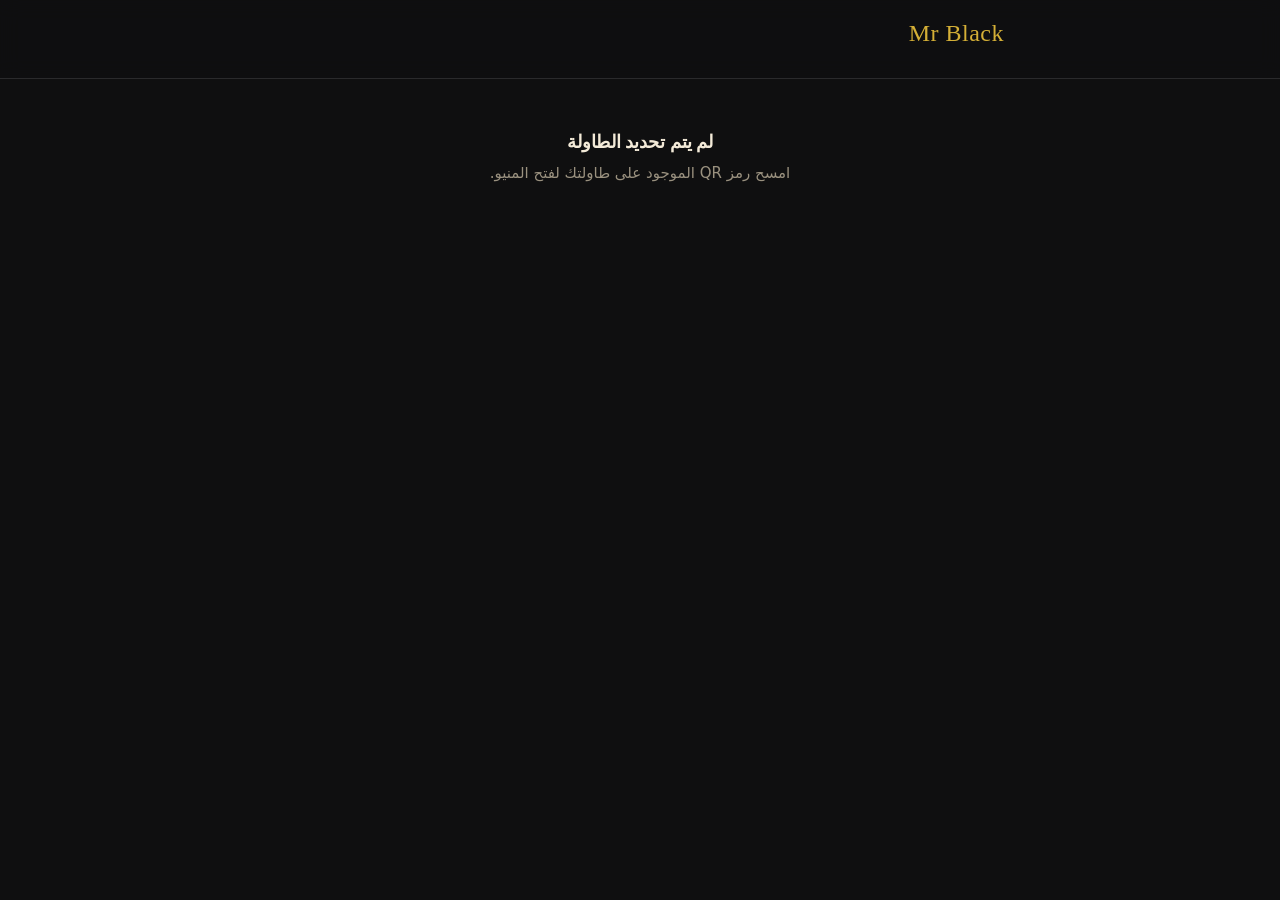
==== index.html @ 45d8b1d3 "Mr Black cafeteria system: customer menu, cashier/admin panel, kitchen screen, AI assistant - Supaba" ====
<!doctype html>
<html lang="ar" dir="rtl">
<head>
  <meta charset="utf-8">
  <meta name="viewport" content="width=device-width, initial-scale=1, viewport-fit=cover">
  <meta name="theme-color" content="#0f0f10">
  <meta name="referrer" content="strict-origin-when-cross-origin">
  <meta http-equiv="Content-Security-Policy" content="default-src 'self'; script-src 'self'; style-src 'self' 'unsafe-inline' https://fonts.googleapis.com; font-src https://fonts.gstatic.com; img-src 'self' https: data:; connect-src https://wsgpvqwapdpmpqsdjbks.supabase.co wss://wsgpvqwapdpmpqsdjbks.supabase.co; object-src 'none'; base-uri 'self'; form-action 'self'">
  <title>Mr Black — المنيو</title>
  <link rel="preconnect" href="https://fonts.googleapis.com">
  <link rel="preconnect" href="https://fonts.gstatic.com" crossorigin>
  <link rel="stylesheet" href="https://fonts.googleapis.com/css2?family=Reem+Kufi:wght@500;700&family=Tajawal:wght@400;500;700;800&display=swap">
  <link rel="stylesheet" href="css/theme.css">
  <link rel="stylesheet" href="css/menu.css">
</head>
<body>
  <header class="m-header">
    <div class="m-header-in">
      <div>
        <div class="brand" id="cafe-name">Mr Black</div>
        <div class="muted m-table" id="table-label"></div>
      </div>
      <button class="btn btn-sm btn-ghost hidden" id="my-orders-btn" type="button">فواتيري</button>
    </div>
    <nav class="chips" id="chips" aria-label="أقسام المنيو"></nav>
  </header>

  <main class="m-main" id="app" aria-live="polite">
    <div class="state"><div class="spinner"></div>جارٍ تحميل المنيو…</div>
  </main>

  <div class="cart-bar hidden" id="cart-bar">
    <button class="btn btn-gold cart-btn" id="cart-btn" type="button">
      <span>عرض السلة (<span id="cart-count" class="num">0</span>)</span>
      <span id="cart-total" class="num"></span>
    </button>
  </div>

  <script src="vendor/supabase.js"></script>
  <script type="module" src="js/menu.js"></script>
</body>
</html>
---- css/theme.css ----
/* =========================================================
   Mr Black — قالب "ليل القهوة" (مشترك لكل الصفحات)
   ========================================================= */
:root {
  --bg: #0f0f10;
  --bg-2: #141416;
  --card: #18181a;
  --card-2: #1f1f22;
  --line: #2a2a2c;
  --text: #f3ead8;
  --muted: #9a917f;
  --gold: #d4af37;
  --gold-2: #e6c65c;
  --gold-soft: rgba(212, 175, 55, .12);
  --on-gold: #111;
  --danger: #c4513d;
  --danger-soft: rgba(196, 81, 61, .14);
  --warn: #e0a526;
  --warn-soft: rgba(224, 165, 38, .14);
  --ok: #4caf6e;
  --ok-soft: rgba(76, 175, 110, .14);
  --info: #6fa8dc;
  --r: 14px;
  --r-sm: 10px;
  --shadow: 0 10px 30px rgba(0, 0, 0, .35);
  --font: 'Tajawal', system-ui, sans-serif;
  --font-head: 'Reem Kufi', 'Tajawal', serif;
  color-scheme: dark;
}

* { box-sizing: border-box; margin: 0; padding: 0; }
html { -webkit-text-size-adjust: 100%; }
body {
  font-family: var(--font);
  background: var(--bg);
  color: var(--text);
  line-height: 1.6;
  min-height: 100vh;
  font-size: 15px;
}
img { max-width: 100%; display: block; }
button, input, select, textarea { font: inherit; color: inherit; }
a { color: var(--gold-2); }
h1, h2, h3 { font-family: var(--font-head); font-weight: 700; line-height: 1.3; }
.muted { color: var(--muted); }
.hidden { display: none !important; }
.sr-only { position: absolute; width: 1px; height: 1px; overflow: hidden; clip: rect(0 0 0 0); white-space: nowrap; }
.num { font-variant-numeric: tabular-nums; }
:focus-visible { outline: 2px solid var(--gold); outline-offset: 2px; }

/* ---------- أزرار ---------- */
.btn {
  display: inline-flex; align-items: center; justify-content: center; gap: 6px;
  padding: 10px 16px; border-radius: var(--r-sm); border: 1px solid var(--line);
  background: var(--card-2); cursor: pointer; font-weight: 700; font-size: 14px;
  transition: background .15s, border-color .15s, opacity .15s; white-space: nowrap;
  min-height: 42px;
}
.btn:hover { border-color: #3a3a3d; }
.btn:disabled { opacity: .55; cursor: not-allowed; }
.btn-gold { background: var(--gold); color: var(--on-gold); border-color: var(--gold); }
.btn-gold:hover { background: var(--gold-2); }
.btn-danger { background: var(--danger-soft); color: #f0a091; border-color: rgba(196, 81, 61, .4); }
.btn-ok { background: var(--ok); color: #0c1a10; border-color: var(--ok); }
.btn-warn { background: var(--warn); color: #1c1402; border-color: var(--warn); }
.btn-ghost { background: transparent; }
.btn-sm { padding: 6px 10px; min-height: 34px; font-size: 13px; }
.btn-icon { width: 42px; padding: 0; }
.btn.is-busy { position: relative; color: transparent !important; pointer-events: none; }
.btn.is-busy::after {
  content: ""; position: absolute; width: 18px; height: 18px; border-radius: 50%;
  border: 2px solid currentColor; border-color: var(--text) transparent var(--text) transparent;
  animation: spin .8s linear infinite;
}
.btn-gold.is-busy::after { border-color: var(--on-gold) transparent var(--on-gold) transparent; }
@keyframes spin { to { transform: rotate(360deg); } }

/* ---------- حقول ---------- */
.field { display: flex; flex-direction: column; gap: 6px; margin-bottom: 14px; }
.field label { font-size: 13px; color: var(--muted); font-weight: 500; }
.input, select.input, textarea.input {
  width: 100%; padding: 10px 12px; border-radius: var(--r-sm);
  background: var(--bg-2); border: 1px solid var(--line); min-height: 42px;
}
textarea.input { resize: vertical; min-height: 70px; }
.input:focus { border-color: var(--gold); outline: none; }
.check { display: inline-flex; align-items: center; gap: 8px; cursor: pointer; font-size: 14px; }
.check input { width: 18px; height: 18px; accent-color: var(--gold); }
.row { display: flex; gap: 10px; flex-wrap: wrap; align-items: center; }
.grid-2 { display: grid; grid-template-columns: 1fr 1fr; gap: 12px; }
@media (max-width: 560px) { .grid-2 { grid-template-columns: 1fr; } }

/* ---------- بطاقات ---------- */
.card { background: var(--card); border: 1px solid var(--line); border-radius: var(--r); padding: 16px; }
.badge {
  display: inline-flex; align-items: center; gap: 4px; padding: 2px 10px; border-radius: 20px;
  font-size: 12px; font-weight: 700; background: var(--card-2); border: 1px solid var(--line);
}
.badge-gold { background: var(--gold-soft); color: var(--gold-2); border-color: rgba(212, 175, 55, .35); }
.badge-ok { background: var(--ok-soft); color: #8fd6a5; border-color: rgba(76, 175, 110, .35); }
.badge-warn { background: var(--warn-soft); color: #f2c76b; border-color: rgba(224, 165, 38, .35); }
.badge-danger { background: var(--danger-soft); color: #f0a091; border-color: rgba(196, 81, 61, .35); }

/* ---------- حالات ---------- */
.state { text-align: center; padding: 40px 16px; color: var(--muted); }
.state h3 { color: var(--text); margin-bottom: 6px; font-size: 18px; }
.state .btn { margin-top: 14px; }
.skeleton {
  background: linear-gradient(90deg, var(--card) 0%, var(--card-2) 50%, var(--card) 100%);
  background-size: 200% 100%; animation: shimmer 1.2s infinite; border-radius: var(--r);
}
@keyframes shimmer { from { background-position: 200% 0; } to { background-position: -200% 0; } }
.spinner {
  width: 34px; height: 34px; border-radius: 50%; margin: 0 auto 12px;
  border: 3px solid var(--line); border-top-color: var(--gold); animation: spin .8s linear infinite;
}

/* ---------- تنبيهات (Toast) ---------- */
#toasts {
  position: fixed; inset-inline: 0; top: 14px; z-index: 1000; display: flex; flex-direction: column;
  align-items: center; gap: 8px; pointer-events: none; padding: 0 12px;
}
.toast {
  pointer-events: auto; max-width: 480px; width: 100%; padding: 12px 16px; border-radius: var(--r-sm);
  background: var(--card-2); border: 1px solid var(--line); box-shadow: var(--shadow);
  border-inline-start: 4px solid var(--gold); font-size: 14px; animation: toastIn .2s ease-out;
}
.toast.error { border-inline-start-color: var(--danger); }
.toast.success { border-inline-start-color: var(--ok); }
@keyframes toastIn { from { opacity: 0; transform: translateY(-8px); } }

/* ---------- نافذة منبثقة ---------- */
.modal-backdrop {
  position: fixed; inset: 0; background: rgba(0, 0, 0, .65); z-index: 900;
  display: flex; align-items: center; justify-content: center; padding: 16px;
  animation: fade .15s;
}
.modal {
  background: var(--card); border: 1px solid var(--line); border-radius: var(--r);
  width: 100%; max-width: 520px; max-height: calc(100vh - 32px); overflow: auto; box-shadow: var(--shadow);
}
.modal-head { display: flex; justify-content: space-between; align-items: center; padding: 14px 18px; border-bottom: 1px solid var(--line); position: sticky; top: 0; background: var(--card); z-index: 1; }
.modal-head h3 { font-size: 18px; }
.modal-body { padding: 18px; }
.modal-foot { display: flex; gap: 8px; justify-content: flex-start; padding: 14px 18px; border-top: 1px solid var(--line); flex-wrap: wrap; }
@keyframes fade { from { opacity: 0; } }
@media (max-width: 560px) {
  .modal-backdrop { align-items: flex-end; padding: 0; }
  .modal { max-width: none; border-radius: var(--r) var(--r) 0 0; max-height: 92vh; }
}

/* ---------- جداول ---------- */
.table-wrap { overflow-x: auto; border: 1px solid var(--line); border-radius: var(--r); }
table.data { width: 100%; border-collapse: collapse; font-size: 14px; }
table.data th, table.data td { padding: 10px 12px; text-align: start; border-bottom: 1px solid var(--line); white-space: nowrap; }
table.data th { color: var(--muted); font-weight: 500; font-size: 13px; background: var(--bg-2); position: sticky; top: 0; }
table.data tr:last-child td { border-bottom: 0; }
table.data td.wrap { white-space: normal; min-width: 160px; }
table.data tfoot td { font-weight: 700; background: var(--bg-2); }

/* ---------- العلامة ---------- */
.brand { font-family: var(--font-head); color: var(--gold); font-size: 24px; letter-spacing: .5px; }

/* ---------- شاشة الدخول ---------- */
.login-screen { min-height: 100vh; display: flex; align-items: center; justify-content: center; padding: 20px; }
.login-box { width: 100%; max-width: 380px; }
.login-box .brand { font-size: 34px; text-align: center; display: block; }
.login-box .sub { text-align: center; color: var(--muted); margin-bottom: 22px; }
.form-error { color: #f0a091; font-size: 13px; margin-bottom: 10px; min-height: 1em; }

@media (prefers-reduced-motion: reduce) {
  *, *::before, *::after { animation-duration: .01ms !important; transition: none !important; }
}
---- css/menu.css ----
/* Mr Black — صفحة منيو الزبون */
body { padding-bottom: 96px; }

.m-header { position: sticky; top: 0; z-index: 50; background: rgba(15, 15, 16, .94); backdrop-filter: blur(10px); border-bottom: 1px solid var(--line); }
.m-header-in { max-width: 760px; margin: auto; padding: 14px 16px 6px; display: flex; justify-content: space-between; align-items: center; }
.m-table { font-size: 13px; }

.chips { max-width: 760px; margin: auto; display: flex; gap: 8px; padding: 8px 16px 12px; overflow-x: auto; scrollbar-width: none; }
.chips::-webkit-scrollbar { display: none; }
.chip { padding: 7px 14px; border-radius: 20px; background: var(--card-2); border: 1px solid var(--line); font-size: 14px; white-space: nowrap; cursor: pointer; }
.chip.on { background: var(--gold); color: var(--on-gold); border-color: var(--gold); font-weight: 700; }

.m-main { max-width: 760px; margin: auto; padding: 12px 16px; }

.offers { display: flex; gap: 10px; overflow-x: auto; padding-bottom: 6px; margin-bottom: 18px; scrollbar-width: none; }
.offer { min-width: 240px; flex: 1; padding: 14px; border-radius: var(--r); border: 1px solid rgba(212, 175, 55, .35);
  background: linear-gradient(135deg, rgba(212, 175, 55, .16), rgba(212, 175, 55, .03)); }
.offer b { display: block; color: var(--gold-2); font-size: 15px; }
.offer small { color: var(--muted); }

.cat-section { margin-bottom: 26px; scroll-margin-top: 130px; }
.cat-section h2 { font-size: 20px; margin-bottom: 12px; color: var(--gold-2); }

.items { display: grid; gap: 10px; }
@media (min-width: 640px) { .items { grid-template-columns: 1fr 1fr; } }

.item { display: flex; gap: 12px; align-items: center; background: var(--card); border: 1px solid var(--line); border-radius: var(--r); padding: 10px; }
.item-img { width: 72px; height: 72px; border-radius: 10px; flex-shrink: 0; object-fit: cover; background: #26221a; }
.item-ph { display: grid; place-items: center; font-family: var(--font-head); font-size: 26px; color: var(--gold); }
.item-info { flex: 1; min-width: 0; }
.item-info b { display: block; font-size: 15px; }
.item-info p { color: var(--muted); font-size: 12px; line-height: 1.5; margin-top: 2px; }
.price { font-weight: 800; color: var(--gold-2); margin-top: 4px; font-size: 15px; }
.price s { color: var(--muted); font-weight: 400; font-size: 12px; margin-inline-start: 6px; }

.stepper { display: flex; align-items: center; gap: 6px; }
.stepper .btn { width: 36px; height: 36px; min-height: 36px; padding: 0; font-size: 20px; border-radius: 10px; }
.stepper .qty { min-width: 22px; text-align: center; font-weight: 800; }

.cart-bar { position: fixed; bottom: 0; inset-inline: 0; padding: 12px 16px calc(12px + env(safe-area-inset-bottom)); background: linear-gradient(transparent, var(--bg) 35%); z-index: 60; }
.cart-btn { width: 100%; max-width: 728px; margin: auto; display: flex; justify-content: space-between; padding: 14px 18px; font-size: 16px; min-height: 52px; }

/* السلة */
.cart-line { padding: 12px 0; border-bottom: 1px solid var(--line); }
.cart-line:last-child { border-bottom: 0; }
.cart-line-top { display: flex; justify-content: space-between; align-items: center; gap: 10px; }
.cart-line .input { margin-top: 8px; min-height: 38px; font-size: 13px; }
.totals { margin-top: 14px; padding-top: 12px; border-top: 1px dashed var(--line); font-size: 14px; }
.totals div { display: flex; justify-content: space-between; padding: 3px 0; }
.totals .grand { font-size: 18px; font-weight: 800; color: var(--gold-2); padding-top: 8px; }

/* الفاتورة */
.invoice { max-width: 460px; margin: 10px auto; }
.invoice-head { text-align: center; margin-bottom: 12px; }
.invoice-head .ok-icon { width: 58px; height: 58px; border-radius: 50%; background: var(--ok-soft); color: var(--ok); display: grid; place-items: center; font-size: 30px; margin: 0 auto 10px; }
.invoice-lines div { display: flex; justify-content: space-between; gap: 10px; padding: 6px 0; font-size: 14px; }
.invoice-lines em { display: block; color: var(--muted); font-style: normal; font-size: 12px; }
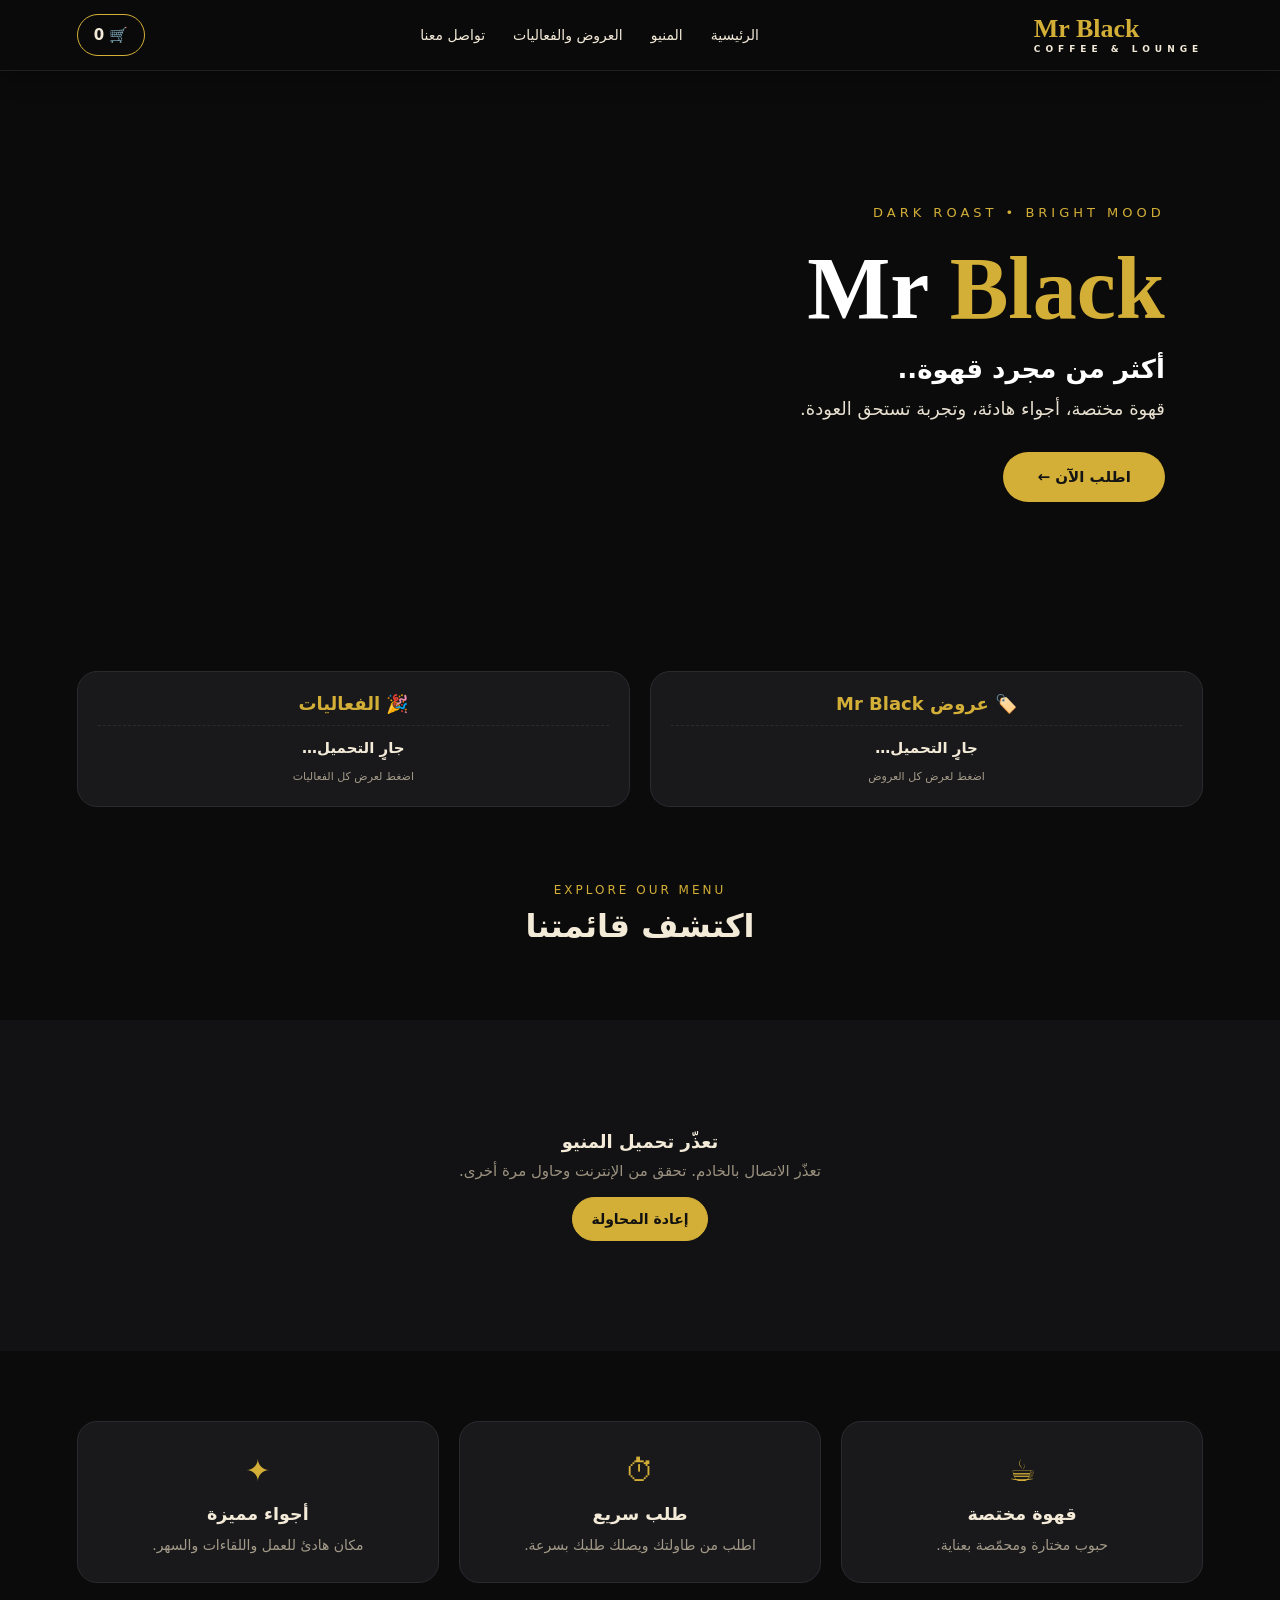
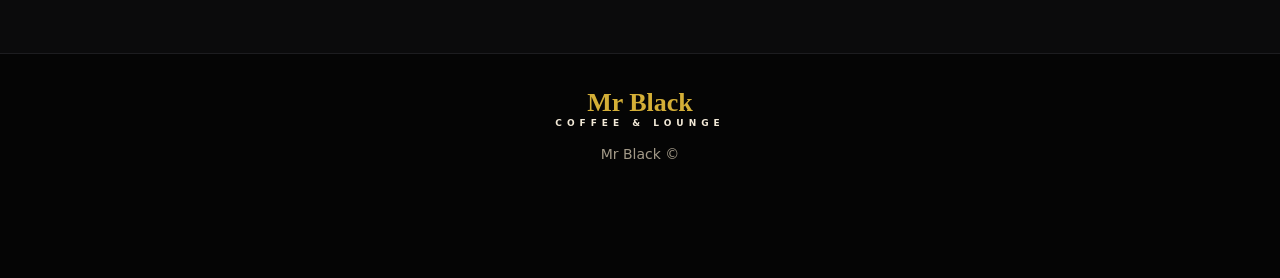
==== commit 70c2d104: "Redesign menu in the reference layout (Mr Black colors), sold-out items stay visible, offers and eve" ====
--- a/index.html
+++ b/index.html
@@ -3,35 +3,98 @@
 <head>
   <meta charset="utf-8">
   <meta name="viewport" content="width=device-width, initial-scale=1, viewport-fit=cover">
-  <meta name="theme-color" content="#0f0f10">
+  <meta name="theme-color" content="#0b0b0c">
   <meta name="referrer" content="strict-origin-when-cross-origin">
   <meta http-equiv="Content-Security-Policy" content="default-src 'self'; script-src 'self'; style-src 'self' 'unsafe-inline' https://fonts.googleapis.com; font-src https://fonts.gstatic.com; img-src 'self' https: data:; connect-src https://wsgpvqwapdpmpqsdjbks.supabase.co wss://wsgpvqwapdpmpqsdjbks.supabase.co; object-src 'none'; base-uri 'self'; form-action 'self'">
   <title>Mr Black — المنيو</title>
   <link rel="preconnect" href="https://fonts.googleapis.com">
   <link rel="preconnect" href="https://fonts.gstatic.com" crossorigin>
-  <link rel="stylesheet" href="https://fonts.googleapis.com/css2?family=Reem+Kufi:wght@500;700&family=Tajawal:wght@400;500;700;800&display=swap">
+  <link rel="stylesheet" href="https://fonts.googleapis.com/css2?family=Cairo:wght@400;500;600;700;800&family=Playfair+Display:wght@600;700&display=swap">
   <link rel="stylesheet" href="css/theme.css">
   <link rel="stylesheet" href="css/menu.css">
 </head>
 <body>
+  <!-- شاشة الرفض عند تفعيل قفل الواي فاي -->
+  <div id="denied" class="hidden" role="alert">
+    <div>
+      <div class="brand denied-logo">Mr Black<small>COFFEE & LOUNGE</small></div>
+      <h2>عذراً! ✋</h2>
+      <p>عذراً، المنيو لا يفتح إلا بالاتصال عبر شبكة الكافتيريا، وإطفاء الـ VPN إن كان مفعّلاً.</p>
+      <button class="btn btn-gold" id="denied-retry" type="button">إعادة المحاولة</button>
+    </div>
+  </div>
+
   <header class="m-header">
-    <div class="m-header-in">
-      <div>
-        <div class="brand" id="cafe-name">Mr Black</div>
-        <div class="muted m-table" id="table-label"></div>
-      </div>
-      <button class="btn btn-sm btn-ghost hidden" id="my-orders-btn" type="button">فواتيري</button>
+    <a class="brand" href="#top">Mr Black<small>COFFEE & LOUNGE</small></a>
+    <nav class="m-nav" aria-label="روابط الصفحة">
+      <a href="#top">الرئيسية</a>
+      <a href="#menu">المنيو</a>
+      <a href="#news">العروض والفعاليات</a>
+      <a href="#contact">تواصل معنا</a>
+    </nav>
+    <div class="m-actions">
+      <span class="table-pill hidden" id="table-label"></span>
+      <button class="m-cart-btn" id="cart-btn-top" type="button" aria-label="السلة">🛒 <span id="cart-count-top" class="num">0</span></button>
+      <button class="m-cart-btn hidden" id="my-orders-btn" type="button">فواتيري</button>
     </div>
-    <nav class="chips" id="chips" aria-label="أقسام المنيو"></nav>
   </header>
 
-  <main class="m-main" id="app" aria-live="polite">
-    <div class="state"><div class="spinner"></div>جارٍ تحميل المنيو…</div>
+  <main id="top">
+    <section class="hero">
+      <div class="hero-content">
+        <span class="eyebrow">DARK ROAST • BRIGHT MOOD</span>
+        <h1>Mr <span>Black</span></h1>
+        <h2 id="tagline">أكثر من مجرد قهوة..</h2>
+        <p>قهوة مختصة، أجواء هادئة، وتجربة تستحق العودة.</p>
+        <a href="#menu" class="main-btn">اطلب الآن ←</a>
+      </div>
+    </section>
+
+    <div class="info-boxes" id="news">
+      <button class="info-box" id="offers-box" type="button">
+        <h3>🏷️ عروض Mr Black</h3>
+        <div class="marquee"><div class="marquee-content" id="offers-marquee">جارٍ التحميل…</div></div>
+        <small class="info-more">اضغط لعرض كل العروض</small>
+      </button>
+      <button class="info-box" id="events-box" type="button">
+        <h3>🎉 الفعاليات</h3>
+        <div class="marquee"><div class="marquee-content" id="events-marquee">جارٍ التحميل…</div></div>
+        <small class="info-more">اضغط لعرض كل الفعاليات</small>
+      </button>
+    </div>
+
+    <section class="cats-section">
+      <div class="section-heading">
+        <span>EXPLORE OUR MENU</span>
+        <h2>اكتشف قائمتنا</h2>
+      </div>
+      <div class="categories" id="chips" aria-label="أقسام المنيو"></div>
+    </section>
+
+    <section class="menu-section" id="menu" aria-live="polite">
+      <div class="products" id="app">
+        <div class="state" style="grid-column:1/-1"><div class="spinner"></div>جارٍ تحميل المنيو…</div>
+      </div>
+    </section>
+
+    <section class="features">
+      <div class="feature"><div class="symbol">☕</div><h3>قهوة مختصة</h3><p>حبوب مختارة ومحمّصة بعناية.</p></div>
+      <div class="feature"><div class="symbol">⏱</div><h3>طلب سريع</h3><p>اطلب من طاولتك ويصلك طلبك بسرعة.</p></div>
+      <div class="feature"><div class="symbol">✦</div><h3>أجواء مميزة</h3><p>مكان هادئ للعمل واللقاءات والسهر.</p></div>
+    </section>
   </main>
+
+  <footer id="contact">
+    <div class="brand">Mr Black<small>COFFEE & LOUNGE</small></div>
+    <p id="f-address"></p>
+    <p id="f-phone"></p>
+    <p id="f-hours"></p>
+    <p class="f-copy">© Mr Black</p>
+  </footer>
 
   <div class="cart-bar hidden" id="cart-bar">
     <button class="btn btn-gold cart-btn" id="cart-btn" type="button">
-      <span>عرض السلة (<span id="cart-count" class="num">0</span>)</span>
+      <span>🛒 عرض السلة (<span id="cart-count" class="num">0</span>)</span>
       <span id="cart-total" class="num"></span>
     </button>
   </div>
--- a/css/theme.css
+++ b/css/theme.css
@@ -23,8 +23,10 @@
   --r: 14px;
   --r-sm: 10px;
   --shadow: 0 10px 30px rgba(0, 0, 0, .35);
-  --font: 'Tajawal', system-ui, sans-serif;
-  --font-head: 'Reem Kufi', 'Tajawal', serif;
+  --font: 'Cairo', system-ui, sans-serif;
+  --font-head: 'Cairo', system-ui, sans-serif;
+  --font-logo: 'Playfair Display', Georgia, serif;
+  --pill: 30px;
   color-scheme: dark;
 }
 
@@ -41,7 +43,7 @@
 img { max-width: 100%; display: block; }
 button, input, select, textarea { font: inherit; color: inherit; }
 a { color: var(--gold-2); }
-h1, h2, h3 { font-family: var(--font-head); font-weight: 700; line-height: 1.3; }
+h1, h2, h3 { font-family: var(--font-head); font-weight: 800; line-height: 1.3; }
 .muted { color: var(--muted); }
 .hidden { display: none !important; }
 .sr-only { position: absolute; width: 1px; height: 1px; overflow: hidden; clip: rect(0 0 0 0); white-space: nowrap; }
@@ -51,15 +53,15 @@
 /* ---------- أزرار ---------- */
 .btn {
   display: inline-flex; align-items: center; justify-content: center; gap: 6px;
-  padding: 10px 16px; border-radius: var(--r-sm); border: 1px solid var(--line);
+  padding: 10px 18px; border-radius: var(--pill); border: 1px solid var(--line);
   background: var(--card-2); cursor: pointer; font-weight: 700; font-size: 14px;
-  transition: background .15s, border-color .15s, opacity .15s; white-space: nowrap;
-  min-height: 42px;
+  transition: background .25s, border-color .25s, opacity .25s, transform .25s, box-shadow .25s; white-space: nowrap;
+  min-height: 42px; text-decoration: none; color: var(--text);
 }
 .btn:hover { border-color: #3a3a3d; }
 .btn:disabled { opacity: .55; cursor: not-allowed; }
 .btn-gold { background: var(--gold); color: var(--on-gold); border-color: var(--gold); }
-.btn-gold:hover { background: var(--gold-2); }
+.btn-gold:hover { background: var(--gold-2); transform: translateY(-2px); box-shadow: 0 8px 20px rgba(0,0,0,.35); }
 .btn-danger { background: var(--danger-soft); color: #f0a091; border-color: rgba(196, 81, 61, .4); }
 .btn-ok { background: var(--ok); color: #0c1a10; border-color: var(--ok); }
 .btn-warn { background: var(--warn); color: #1c1402; border-color: var(--warn); }
@@ -79,10 +81,10 @@
 .field { display: flex; flex-direction: column; gap: 6px; margin-bottom: 14px; }
 .field label { font-size: 13px; color: var(--muted); font-weight: 500; }
 .input, select.input, textarea.input {
-  width: 100%; padding: 10px 12px; border-radius: var(--r-sm);
+  width: 100%; padding: 10px 16px; border-radius: var(--pill);
   background: var(--bg-2); border: 1px solid var(--line); min-height: 42px;
 }
-textarea.input { resize: vertical; min-height: 70px; }
+textarea.input { resize: vertical; min-height: 70px; border-radius: var(--r); }
 .input:focus { border-color: var(--gold); outline: none; }
 .check { display: inline-flex; align-items: center; gap: 8px; cursor: pointer; font-size: 14px; }
 .check input { width: 18px; height: 18px; accent-color: var(--gold); }
@@ -159,12 +161,14 @@
 table.data tfoot td { font-weight: 700; background: var(--bg-2); }
 
 /* ---------- العلامة ---------- */
-.brand { font-family: var(--font-head); color: var(--gold); font-size: 24px; letter-spacing: .5px; }
+.brand { font-family: var(--font-logo); color: var(--gold); font-size: 26px; font-weight: 700; direction: ltr; display: inline-block; line-height: 1.1; text-decoration: none; }
+.brand small { display: block; text-align: center; font-family: var(--font); font-size: 9px; letter-spacing: 5px; color: var(--text); font-weight: 700; margin-top: 2px; }
 
 /* ---------- شاشة الدخول ---------- */
 .login-screen { min-height: 100vh; display: flex; align-items: center; justify-content: center; padding: 20px; }
-.login-box { width: 100%; max-width: 380px; }
-.login-box .brand { font-size: 34px; text-align: center; display: block; }
+.login-box { width: 100%; max-width: 380px; border: 2px solid var(--gold) !important; border-radius: 20px !important; padding: 30px !important; }
+.login-box h2 { text-align: center; color: var(--gold); font-size: 20px; margin: 14px 0 18px; }
+.login-box .brand { font-size: 32px; display: block; text-align: center; }
 .login-box .sub { text-align: center; color: var(--muted); margin-bottom: 22px; }
 .form-error { color: #f0a091; font-size: 13px; margin-bottom: 10px; min-height: 1em; }
 
--- a/css/menu.css
+++ b/css/menu.css
@@ -1,57 +1,146 @@
-/* Mr Black — صفحة منيو الزبون */
-body { padding-bottom: 96px; }
+/* =========================================================
+   Mr Black — صفحة المنيو (تصميم بطابع "ليل القهوة": أسود + ذهبي)
+   ========================================================= */
+:root {
+  --m-bg: #0b0b0c;
+  --m-section: #121214;
+  --m-card: #19191c;
+  --m-line: #2b2b2f;
+  --m-cream: #f3ead8;
+  --m-muted: #a39a88;
+}
+html { scroll-behavior: smooth; }
+body { background: var(--m-bg); color: var(--m-cream); overflow-x: hidden; padding-bottom: 0; }
 
-.m-header { position: sticky; top: 0; z-index: 50; background: rgba(15, 15, 16, .94); backdrop-filter: blur(10px); border-bottom: 1px solid var(--line); }
-.m-header-in { max-width: 760px; margin: auto; padding: 14px 16px 6px; display: flex; justify-content: space-between; align-items: center; }
-.m-table { font-size: 13px; }
+/* ---------- شاشة الرفض ---------- */
+#denied { position: fixed; inset: 0; z-index: 9999; background: var(--m-bg); display: flex; align-items: center; justify-content: center; text-align: center; padding: 24px; }
+#denied.hidden { display: none; }
+#denied .denied-logo { font-size: 3.2rem; margin-bottom: 18px; }
+#denied h2 { color: #ef6b5b; font-size: 26px; margin-bottom: 12px; }
+#denied p { font-size: 1.15rem; line-height: 1.8; max-width: 420px; margin: 0 auto 22px; font-weight: 600; }
 
-.chips { max-width: 760px; margin: auto; display: flex; gap: 8px; padding: 8px 16px 12px; overflow-x: auto; scrollbar-width: none; }
-.chips::-webkit-scrollbar { display: none; }
-.chip { padding: 7px 14px; border-radius: 20px; background: var(--card-2); border: 1px solid var(--line); font-size: 14px; white-space: nowrap; cursor: pointer; }
-.chip.on { background: var(--gold); color: var(--on-gold); border-color: var(--gold); font-weight: 700; }
+/* ---------- الهيدر ---------- */
+.m-header { position: sticky; top: 0; z-index: 100; display: flex; justify-content: space-between; align-items: center; gap: 12px;
+  padding: 14px 6%; background: rgba(11, 11, 12, .96); backdrop-filter: blur(8px); box-shadow: 0 5px 25px rgba(0,0,0,.35); border-bottom: 1px solid #1f1f22; }
+.m-nav { display: flex; gap: 28px; }
+.m-nav a { color: var(--m-cream); text-decoration: none; font-size: 14px; transition: .3s; }
+.m-nav a:hover { color: var(--gold); }
+.m-actions { display: flex; align-items: center; gap: 10px; }
+.m-cart-btn { background: transparent; color: var(--m-cream); border: 1px solid var(--gold); border-radius: 30px; padding: 8px 16px; font-weight: 700; cursor: pointer; font-family: inherit; }
+.m-cart-btn:hover { background: var(--gold); color: var(--on-gold); }
+.table-pill { font-size: 12px; color: var(--gold); border: 1px dashed rgba(212,175,55,.5); border-radius: 30px; padding: 5px 12px; white-space: nowrap; }
 
-.m-main { max-width: 760px; margin: auto; padding: 12px 16px; }
+/* ---------- الغلاف ---------- */
+.hero { min-height: 560px; display: flex; align-items: center; padding: 70px 9%; color: #fff;
+  background: linear-gradient(90deg, rgba(11,11,12,.25), rgba(11,11,12,.97)), url('https://images.unsplash.com/photo-1495474472287-4d71bcdd2085?w=1800&q=70') center/cover; }
+.hero-content { max-width: 560px; animation: fadeUp 1s ease both; }
+.eyebrow { color: var(--gold); letter-spacing: 4px; font-size: 13px; direction: ltr; display: inline-block; }
+.hero h1 { font-family: var(--font-logo); font-size: clamp(48px, 7.5vw, 88px); line-height: 1.15; margin: 14px 0; direction: ltr; text-align: right; }
+.hero h1 span { color: var(--gold); }
+.hero h2 { font-size: 26px; margin-bottom: 8px; }
+.hero p { color: #e7dfcf; font-size: 18px; margin-bottom: 28px; }
+.main-btn { display: inline-block; background: var(--gold); color: #141414; border-radius: 35px; padding: 13px 34px; font-weight: 800; text-decoration: none; transition: .3s; }
+.main-btn:hover { transform: translateY(-4px); background: var(--gold-2); box-shadow: 0 10px 25px rgba(0,0,0,.4); }
+@keyframes fadeUp { from { opacity: 0; transform: translateY(25px); } }
 
-.offers { display: flex; gap: 10px; overflow-x: auto; padding-bottom: 6px; margin-bottom: 18px; scrollbar-width: none; }
-.offer { min-width: 240px; flex: 1; padding: 14px; border-radius: var(--r); border: 1px solid rgba(212, 175, 55, .35);
-  background: linear-gradient(135deg, rgba(212, 175, 55, .16), rgba(212, 175, 55, .03)); }
-.offer b { display: block; color: var(--gold-2); font-size: 15px; }
-.offer small { color: var(--muted); }
+/* ---------- صناديق العروض والفعاليات ---------- */
+.info-boxes { display: flex; gap: 20px; padding: 40px 6% 0; }
+.info-box { flex: 1; min-width: 0; background: var(--m-card); border: 1px solid var(--m-line); border-radius: 20px; padding: 20px; text-align: center; overflow: hidden;
+  color: var(--m-cream); font-family: inherit; cursor: pointer; transition: border-color .3s, transform .3s; }
+.info-box:hover { border-color: var(--gold); transform: translateY(-3px); }
+.info-box h3 { color: var(--gold); margin-bottom: 10px; font-size: 18px; }
+.marquee { width: 100%; overflow: hidden; white-space: nowrap; border-top: 1px dashed var(--m-line); padding-top: 10px; }
+.marquee-content { display: inline-block; font-weight: 600; animation: scroll-rtl 18s linear infinite; }
+.info-box:hover .marquee-content { animation-play-state: paused; }
+@keyframes scroll-rtl { 0% { transform: translateX(-100%); } 100% { transform: translateX(100%); } }
+.info-more { display: block; color: var(--m-muted); font-size: 11px; margin-top: 8px; }
 
-.cat-section { margin-bottom: 26px; scroll-margin-top: 130px; }
-.cat-section h2 { font-size: 20px; margin-bottom: 12px; color: var(--gold-2); }
+/* ---------- العناوين والأقسام ---------- */
+.cats-section { padding: 70px 6% 40px; }
+.section-heading { text-align: center; margin-bottom: 32px; }
+.section-heading span { color: var(--gold); font-size: 12px; letter-spacing: 3px; direction: ltr; display: inline-block; }
+.section-heading h2 { font-size: 32px; color: var(--m-cream); margin-top: 5px; }
+.categories { display: flex; justify-content: center; flex-wrap: wrap; gap: 14px; }
+.category { border: 1px solid var(--m-line); background: var(--m-card); padding: 12px 24px; border-radius: 35px; color: var(--m-cream); font-weight: 700; font-family: inherit; cursor: pointer; transition: .3s; }
+.category:hover, .category.on { background: var(--gold); color: var(--on-gold); border-color: var(--gold); transform: translateY(-3px); }
 
-.items { display: grid; gap: 10px; }
-@media (min-width: 640px) { .items { grid-template-columns: 1fr 1fr; } }
+/* ---------- المنتجات ---------- */
+.menu-section { background: var(--m-section); padding: 70px 6%; }
+.products { display: grid; grid-template-columns: repeat(4, 1fr); gap: 22px; }
+.product { background: var(--m-card); border: 1px solid #222226; border-radius: 22px; overflow: hidden; box-shadow: 0 8px 25px rgba(0,0,0,.25);
+  transition: transform .35s, box-shadow .35s, border-color .35s; display: flex; flex-direction: column; }
+.product:hover { transform: translateY(-9px); box-shadow: 0 18px 35px rgba(0,0,0,.45); border-color: rgba(212,175,55,.45); }
+.product-img { width: 100%; aspect-ratio: 4 / 3; object-fit: cover; background: #222; }
+.product-info { padding: 30px 18px; text-align: center; display: flex; flex-direction: column; flex: 1; justify-content: center; }
+.product-info h3 { font-size: 19px; color: var(--m-cream); font-weight: 800; }
+.product-info .en { color: var(--m-muted); font-size: 13px; margin: 6px 0 0; direction: ltr; }
+.product-info .desc { color: var(--m-muted); font-size: 12px; margin-top: 6px; }
+.product .price { color: var(--gold-2); font-weight: 800; font-size: 20px; margin: 14px 0; }
+.product .price s { color: var(--m-muted); font-size: 13px; font-weight: 400; margin-inline-start: 6px; }
+.add-btn { width: 100%; padding: 11px; background: var(--gold); border: none; border-radius: 25px; color: var(--on-gold); font-weight: 800; font-family: inherit; cursor: pointer; transition: .3s; }
+.add-btn:hover { background: var(--gold-2); }
+.add-btn.sold { background: #3a3a3e !important; color: #9b9b9b !important; cursor: not-allowed; }
+.product.is-sold { opacity: .8; }
+.stepper { display: flex; align-items: center; justify-content: center; gap: 10px; }
+.stepper .btn { width: 42px; height: 42px; min-height: 42px; padding: 0; font-size: 20px; }
+.stepper .qty { min-width: 26px; text-align: center; font-weight: 800; font-size: 17px; }
+.cat-title { grid-column: 1 / -1; color: var(--gold); font-size: 22px; margin-top: 10px; border-bottom: 1px dashed var(--m-line); padding-bottom: 8px; }
+.cat-title:first-child { margin-top: 0; }
 
-.item { display: flex; gap: 12px; align-items: center; background: var(--card); border: 1px solid var(--line); border-radius: var(--r); padding: 10px; }
-.item-img { width: 72px; height: 72px; border-radius: 10px; flex-shrink: 0; object-fit: cover; background: #26221a; }
-.item-ph { display: grid; place-items: center; font-family: var(--font-head); font-size: 26px; color: var(--gold); }
-.item-info { flex: 1; min-width: 0; }
-.item-info b { display: block; font-size: 15px; }
-.item-info p { color: var(--muted); font-size: 12px; line-height: 1.5; margin-top: 2px; }
-.price { font-weight: 800; color: var(--gold-2); margin-top: 4px; font-size: 15px; }
-.price s { color: var(--muted); font-weight: 400; font-size: 12px; margin-inline-start: 6px; }
+/* ---------- المزايا والفوتر ---------- */
+.features { display: grid; grid-template-columns: repeat(3, 1fr); gap: 20px; text-align: center; padding: 70px 6%; }
+.feature { padding: 25px; border-radius: 20px; background: var(--m-card); border: 1px solid var(--m-line); }
+.feature .symbol { font-size: 30px; color: var(--gold); }
+.feature h3 { color: var(--m-cream); margin: 8px 0; }
+.feature p { color: var(--m-muted); font-size: 14px; }
+footer { background: #050505; color: #fff; padding: 35px 6% 110px; text-align: center; line-height: 1.9; border-top: 1px solid #1d1d20; }
+footer .brand { margin-bottom: 12px; }
+footer p { font-size: 14px; color: var(--m-muted); }
+footer p:empty { display: none; }
 
-.stepper { display: flex; align-items: center; gap: 6px; }
-.stepper .btn { width: 36px; height: 36px; min-height: 36px; padding: 0; font-size: 20px; border-radius: 10px; }
-.stepper .qty { min-width: 22px; text-align: center; font-weight: 800; }
+/* ---------- شريط السلة ---------- */
+.cart-bar { position: fixed; bottom: 0; inset-inline: 0; padding: 12px 16px calc(12px + env(safe-area-inset-bottom)); background: linear-gradient(transparent, rgba(11,11,12,.95) 40%); z-index: 60; }
+.cart-btn { width: 100%; max-width: 560px; margin: auto; display: flex; justify-content: space-between; padding: 14px 22px; font-size: 16px; min-height: 52px; }
 
-.cart-bar { position: fixed; bottom: 0; inset-inline: 0; padding: 12px 16px calc(12px + env(safe-area-inset-bottom)); background: linear-gradient(transparent, var(--bg) 35%); z-index: 60; }
-.cart-btn { width: 100%; max-width: 728px; margin: auto; display: flex; justify-content: space-between; padding: 14px 18px; font-size: 16px; min-height: 52px; }
-
-/* السلة */
-.cart-line { padding: 12px 0; border-bottom: 1px solid var(--line); }
+/* ---------- السلة والفاتورة ---------- */
+.cart-line { padding: 12px 0; border-bottom: 1px dashed var(--line); }
 .cart-line:last-child { border-bottom: 0; }
 .cart-line-top { display: flex; justify-content: space-between; align-items: center; gap: 10px; }
+.cart-line .stepper .btn { width: 36px; height: 36px; min-height: 36px; }
 .cart-line .input { margin-top: 8px; min-height: 38px; font-size: 13px; }
 .totals { margin-top: 14px; padding-top: 12px; border-top: 1px dashed var(--line); font-size: 14px; }
 .totals div { display: flex; justify-content: space-between; padding: 3px 0; }
 .totals .grand { font-size: 18px; font-weight: 800; color: var(--gold-2); padding-top: 8px; }
-
-/* الفاتورة */
 .invoice { max-width: 460px; margin: 10px auto; }
 .invoice-head { text-align: center; margin-bottom: 12px; }
 .invoice-head .ok-icon { width: 58px; height: 58px; border-radius: 50%; background: var(--ok-soft); color: var(--ok); display: grid; place-items: center; font-size: 30px; margin: 0 auto 10px; }
 .invoice-lines div { display: flex; justify-content: space-between; gap: 10px; padding: 6px 0; font-size: 14px; }
 .invoice-lines em { display: block; color: var(--muted); font-style: normal; font-size: 12px; }
+
+/* قوائم العروض والفعاليات في النافذة */
+.news-item { padding: 14px; border: 1px solid var(--line); border-radius: 16px; margin-bottom: 10px; background: var(--bg-2); }
+.news-item b { display: block; color: var(--gold-2); font-size: 16px; }
+.news-item p { color: var(--muted); font-size: 14px; margin-top: 4px; }
+.news-item .when { font-size: 12px; color: var(--m-cream); margin-top: 6px; }
+
+/* toast بطابع الموقع */
+#toasts { top: auto; bottom: 90px; }
+.toast { border-radius: 30px; background: var(--gold); color: var(--on-gold); font-weight: 700; border: 0; text-align: center; }
+.toast.error { background: #3a1914; color: #ffb4a6; border: 1px solid #c4513d; }
+.toast.success { background: var(--gold); }
+
+/* ---------- الجوال ---------- */
+@media (max-width: 900px) { .products { grid-template-columns: repeat(2, 1fr); } .m-nav { gap: 14px; } }
+@media (max-width: 640px) {
+  .m-header { padding: 12px 4%; } .m-nav { display: none; } .m-header .brand { font-size: 22px; }
+  .hero { min-height: 470px; padding: 55px 7%; background-position: 35% center; }
+  .hero h1 { font-size: 52px; } .hero h2 { font-size: 21px; } .hero p { font-size: 15px; }
+  .info-boxes { flex-direction: column; gap: 14px; padding: 28px 5% 0; }
+  .cats-section { padding: 50px 5% 30px; } .menu-section { padding: 45px 4%; } .section-heading h2 { font-size: 26px; }
+  .categories { gap: 8px; } .category { padding: 9px 16px; font-size: 14px; }
+  .products { gap: 12px; }
+  .product-info { padding: 20px 10px; } .product-info h3 { font-size: 16px; } .product .price { font-size: 17px; margin: 10px 0; }
+  .add-btn { padding: 10px 6px; font-size: 13px; }
+  .stepper { gap: 6px; } .stepper .btn { width: 36px; height: 36px; min-height: 36px; }
+  .features { grid-template-columns: 1fr; padding: 50px 5%; }
+}
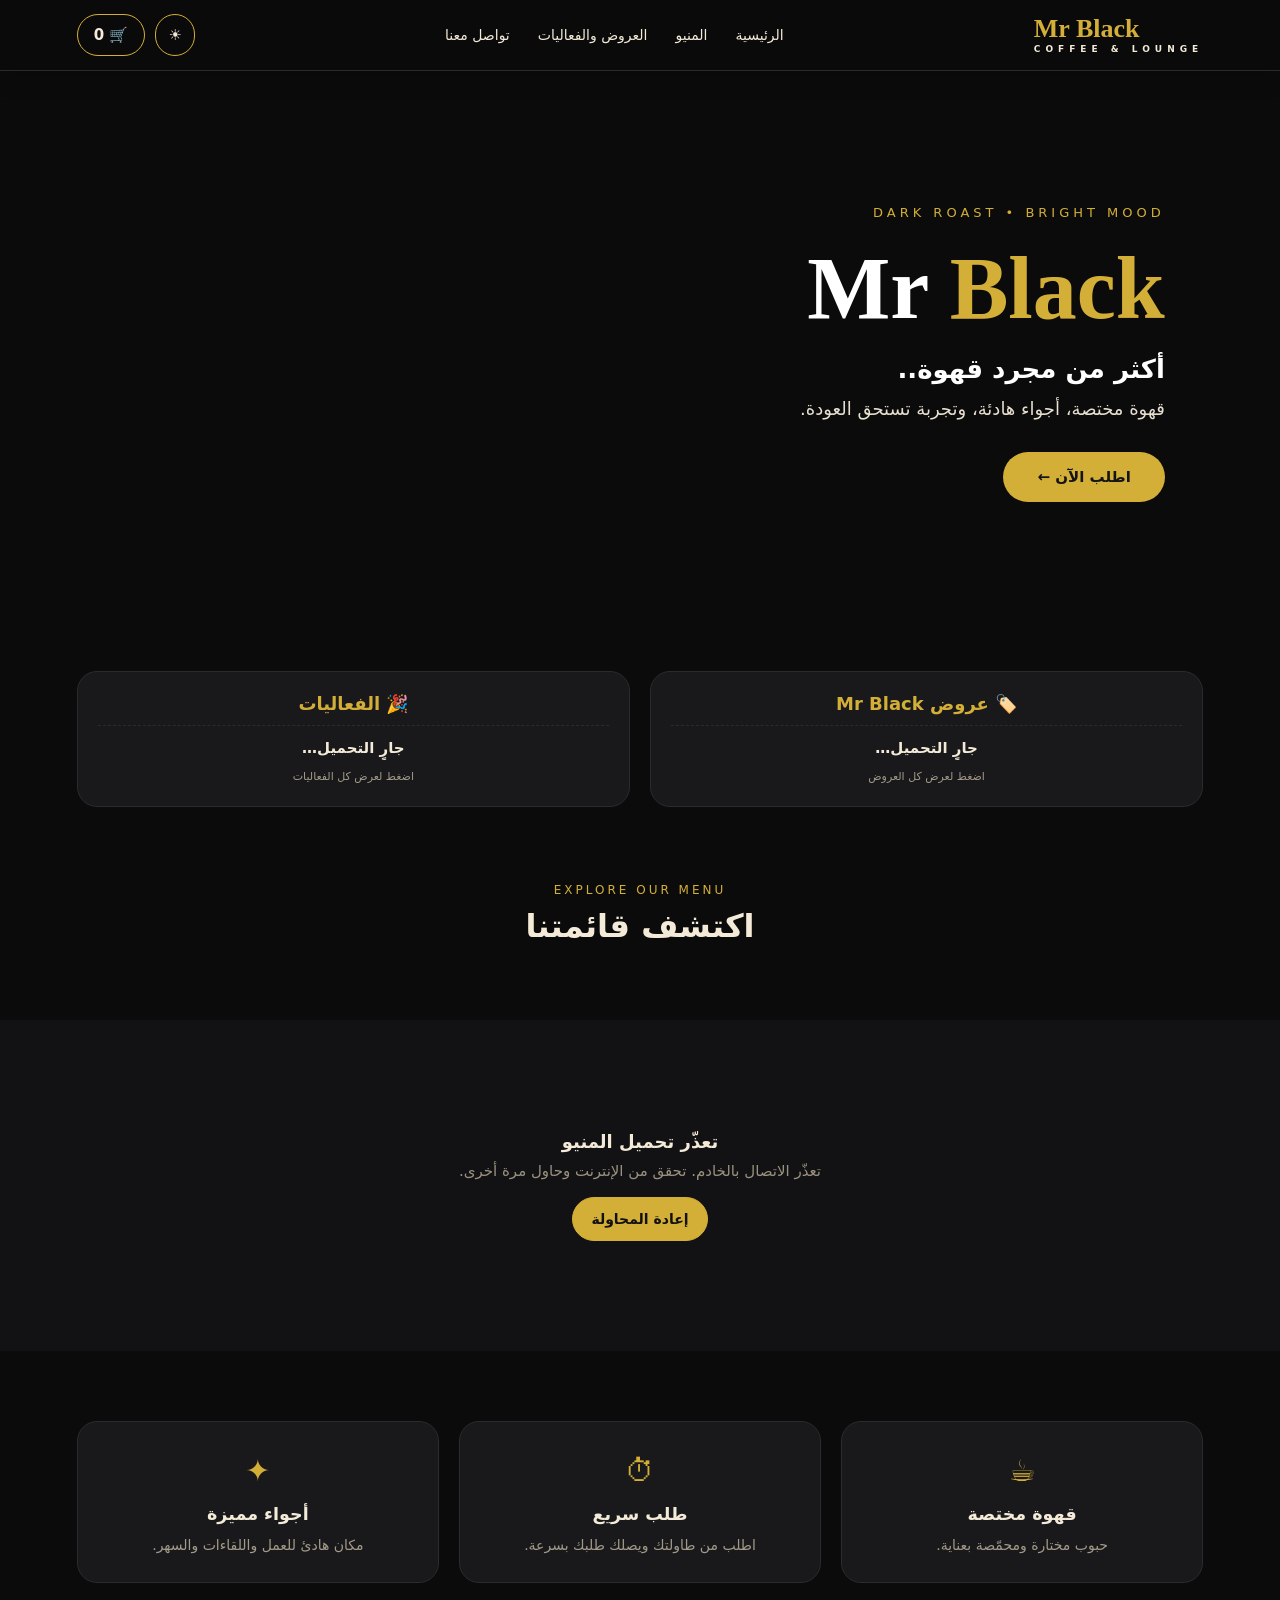
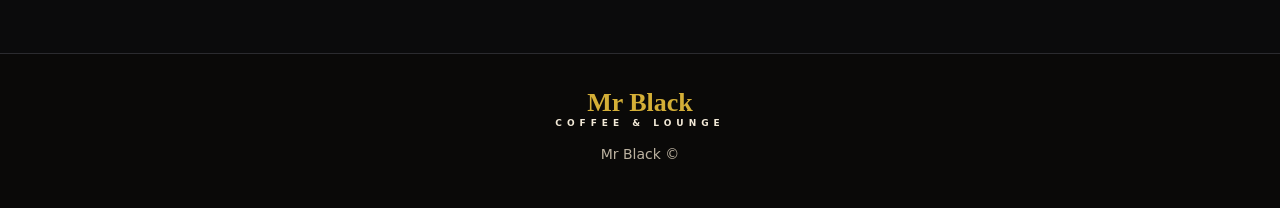
==== commit 67feb53b: "Full accounting cashier: POS, payments, shifts and cash drawer, expenses, P&L; sidebar with animatio" ====
--- a/index.html
+++ b/index.html
@@ -10,6 +10,7 @@
   <link rel="preconnect" href="https://fonts.googleapis.com">
   <link rel="preconnect" href="https://fonts.gstatic.com" crossorigin>
   <link rel="stylesheet" href="https://fonts.googleapis.com/css2?family=Cairo:wght@400;500;600;700;800&family=Playfair+Display:wght@600;700&display=swap">
+  <script src="js/theme-init.js"></script>
   <link rel="stylesheet" href="css/theme.css">
   <link rel="stylesheet" href="css/menu.css">
 </head>
@@ -34,8 +35,8 @@
     </nav>
     <div class="m-actions">
       <span class="table-pill hidden" id="table-label"></span>
-      <button class="m-cart-btn" id="cart-btn-top" type="button" aria-label="السلة">🛒 <span id="cart-count-top" class="num">0</span></button>
-      <button class="m-cart-btn hidden" id="my-orders-btn" type="button">فواتيري</button>
+      <button class="m-cart-btn m-theme" data-theme-btn type="button" aria-label="تبديل الوضع">☀️</button>
+      <button class="m-cart-btn" id="cart-btn-top" type="button" aria-label="السلة">🛒 <span id="cart-count-top" class="num">0</span><span id="cart-total-top" class="num cart-total-top"></span></button>
     </div>
   </header>
 
@@ -92,12 +93,6 @@
     <p class="f-copy">© Mr Black</p>
   </footer>
 
-  <div class="cart-bar hidden" id="cart-bar">
-    <button class="btn btn-gold cart-btn" id="cart-btn" type="button">
-      <span>🛒 عرض السلة (<span id="cart-count" class="num">0</span>)</span>
-      <span id="cart-total" class="num"></span>
-    </button>
-  </div>
 
   <script src="vendor/supabase.js"></script>
   <script type="module" src="js/menu.js"></script>
--- a/css/theme.css
+++ b/css/theme.css
@@ -30,6 +30,36 @@
   color-scheme: dark;
 }
 
+/* ---------- الوضع النهاري (ألوان فاتحة) ---------- */
+:root[data-theme="light"] {
+  --bg: #f7f3ec;
+  --bg-2: #efe8dc;
+  --card: #ffffff;
+  --card-2: #f5efe4;
+  --line: #e4dac9;
+  --text: #1f1b16;
+  --muted: #7b6f5f;
+  --gold: #b8901f;
+  --gold-2: #9c7914;
+  --gold-soft: rgba(184, 144, 31, .12);
+  --on-gold: #ffffff;
+  --danger: #c0392b;
+  --danger-soft: rgba(192, 57, 43, .1);
+  --warn: #c98a06;
+  --warn-soft: rgba(201, 138, 6, .12);
+  --ok: #2e8b57;
+  --ok-soft: rgba(46, 139, 87, .12);
+  --shadow: 0 10px 30px rgba(60, 45, 20, .12);
+  color-scheme: light;
+}
+:root[data-theme="light"] .badge-ok { color: #1f6b41; }
+:root[data-theme="light"] .badge-warn { color: #8a5d00; }
+:root[data-theme="light"] .badge-danger, :root[data-theme="light"] .btn-danger, :root[data-theme="light"] .form-error { color: #b03a2e; }
+:root[data-theme="light"] .badge-gold { color: #8a6a10; }
+html { transition: background-color .3s; }
+body, .card, .btn, .input, .modal, .topbar, .sidebar { transition: background-color .3s, color .3s, border-color .3s; }
+.theme-btn { width: 40px; min-height: 38px; padding: 0; font-size: 17px; }
+
 * { box-sizing: border-box; margin: 0; padding: 0; }
 html { -webkit-text-size-adjust: 100%; }
 body {
--- a/css/menu.css
+++ b/css/menu.css
@@ -8,6 +8,20 @@
   --m-line: #2b2b2f;
   --m-cream: #f3ead8;
   --m-muted: #a39a88;
+  --m-header: rgba(11, 11, 12, .96);
+  --m-sold-bg: #3a3a3e;
+  --m-sold-text: #9b9b9b;
+}
+:root[data-theme="light"] {
+  --m-bg: #faf6ef;
+  --m-section: #f2ebdf;
+  --m-card: #ffffff;
+  --m-line: #e6dccb;
+  --m-cream: #1f1b16;
+  --m-muted: #7b6f5f;
+  --m-header: rgba(250, 246, 239, .96);
+  --m-sold-bg: #e9e4dc;
+  --m-sold-text: #8d867b;
 }
 html { scroll-behavior: smooth; }
 body { background: var(--m-bg); color: var(--m-cream); overflow-x: hidden; padding-bottom: 0; }
@@ -21,7 +35,7 @@
 
 /* ---------- الهيدر ---------- */
 .m-header { position: sticky; top: 0; z-index: 100; display: flex; justify-content: space-between; align-items: center; gap: 12px;
-  padding: 14px 6%; background: rgba(11, 11, 12, .96); backdrop-filter: blur(8px); box-shadow: 0 5px 25px rgba(0,0,0,.35); border-bottom: 1px solid #1f1f22; }
+  padding: 14px 6%; background: var(--m-header); backdrop-filter: blur(8px); box-shadow: 0 5px 25px rgba(0,0,0,.18); border-bottom: 1px solid var(--m-line); transition: background .3s; }
 .m-nav { display: flex; gap: 28px; }
 .m-nav a { color: var(--m-cream); text-decoration: none; font-size: 14px; transition: .3s; }
 .m-nav a:hover { color: var(--gold); }
@@ -67,7 +81,7 @@
 /* ---------- المنتجات ---------- */
 .menu-section { background: var(--m-section); padding: 70px 6%; }
 .products { display: grid; grid-template-columns: repeat(4, 1fr); gap: 22px; }
-.product { background: var(--m-card); border: 1px solid #222226; border-radius: 22px; overflow: hidden; box-shadow: 0 8px 25px rgba(0,0,0,.25);
+.product { background: var(--m-card); border: 1px solid var(--m-line); border-radius: 22px; overflow: hidden; box-shadow: 0 8px 25px rgba(0,0,0,.25);
   transition: transform .35s, box-shadow .35s, border-color .35s; display: flex; flex-direction: column; }
 .product:hover { transform: translateY(-9px); box-shadow: 0 18px 35px rgba(0,0,0,.45); border-color: rgba(212,175,55,.45); }
 .product-img { width: 100%; aspect-ratio: 4 / 3; object-fit: cover; background: #222; }
@@ -79,7 +93,7 @@
 .product .price s { color: var(--m-muted); font-size: 13px; font-weight: 400; margin-inline-start: 6px; }
 .add-btn { width: 100%; padding: 11px; background: var(--gold); border: none; border-radius: 25px; color: var(--on-gold); font-weight: 800; font-family: inherit; cursor: pointer; transition: .3s; }
 .add-btn:hover { background: var(--gold-2); }
-.add-btn.sold { background: #3a3a3e !important; color: #9b9b9b !important; cursor: not-allowed; }
+.add-btn.sold { background: var(--m-sold-bg) !important; color: var(--m-sold-text) !important; cursor: not-allowed; }
 .product.is-sold { opacity: .8; }
 .stepper { display: flex; align-items: center; justify-content: center; gap: 10px; }
 .stepper .btn { width: 42px; height: 42px; min-height: 42px; padding: 0; font-size: 20px; }
@@ -93,14 +107,18 @@
 .feature .symbol { font-size: 30px; color: var(--gold); }
 .feature h3 { color: var(--m-cream); margin: 8px 0; }
 .feature p { color: var(--m-muted); font-size: 14px; }
-footer { background: #050505; color: #fff; padding: 35px 6% 110px; text-align: center; line-height: 1.9; border-top: 1px solid #1d1d20; }
+footer { background: #0a0908; color: #f3ead8; padding: 35px 6% 40px; text-align: center; line-height: 1.9; border-top: 1px solid var(--m-line); }
+footer .brand small { color: #f3ead8; }
 footer .brand { margin-bottom: 12px; }
-footer p { font-size: 14px; color: var(--m-muted); }
+footer p { font-size: 14px; color: #bcb2a0; }
 footer p:empty { display: none; }
 
-/* ---------- شريط السلة ---------- */
-.cart-bar { position: fixed; bottom: 0; inset-inline: 0; padding: 12px 16px calc(12px + env(safe-area-inset-bottom)); background: linear-gradient(transparent, rgba(11,11,12,.95) 40%); z-index: 60; }
-.cart-btn { width: 100%; max-width: 560px; margin: auto; display: flex; justify-content: space-between; padding: 14px 22px; font-size: 16px; min-height: 52px; }
+.m-theme { padding: 8px 12px; }
+.cart-total-top { margin-inline-start: 6px; color: var(--gold); font-size: 13px; }
+.cart-total-top:empty { display: none; }
+.m-cart-btn.bump { animation: bump .4s ease; }
+@keyframes bump { 40% { transform: scale(1.15); } }
+.product, .info-box, .feature { transition: background .3s, border-color .3s, transform .35s, box-shadow .35s; }
 
 /* ---------- السلة والفاتورة ---------- */
 .cart-line { padding: 12px 0; border-bottom: 1px dashed var(--line); }
@@ -124,15 +142,16 @@
 .news-item .when { font-size: 12px; color: var(--m-cream); margin-top: 6px; }
 
 /* toast بطابع الموقع */
-#toasts { top: auto; bottom: 90px; }
+#toasts { top: auto; bottom: 24px; }
 .toast { border-radius: 30px; background: var(--gold); color: var(--on-gold); font-weight: 700; border: 0; text-align: center; }
-.toast.error { background: #3a1914; color: #ffb4a6; border: 1px solid #c4513d; }
+.toast.error { background: var(--danger); color: #fff; }
 .toast.success { background: var(--gold); }
 
 /* ---------- الجوال ---------- */
 @media (max-width: 900px) { .products { grid-template-columns: repeat(2, 1fr); } .m-nav { gap: 14px; } }
 @media (max-width: 640px) {
-  .m-header { padding: 12px 4%; } .m-nav { display: none; } .m-header .brand { font-size: 22px; }
+  .m-header { padding: 10px 4%; } .m-nav { display: none; } .m-header .brand { font-size: 21px; }
+  .m-actions { gap: 6px; } .m-cart-btn { padding: 7px 12px; font-size: 14px; } .table-pill { padding: 4px 8px; font-size: 11px; }
   .hero { min-height: 470px; padding: 55px 7%; background-position: 35% center; }
   .hero h1 { font-size: 52px; } .hero h2 { font-size: 21px; } .hero p { font-size: 15px; }
   .info-boxes { flex-direction: column; gap: 14px; padding: 28px 5% 0; }
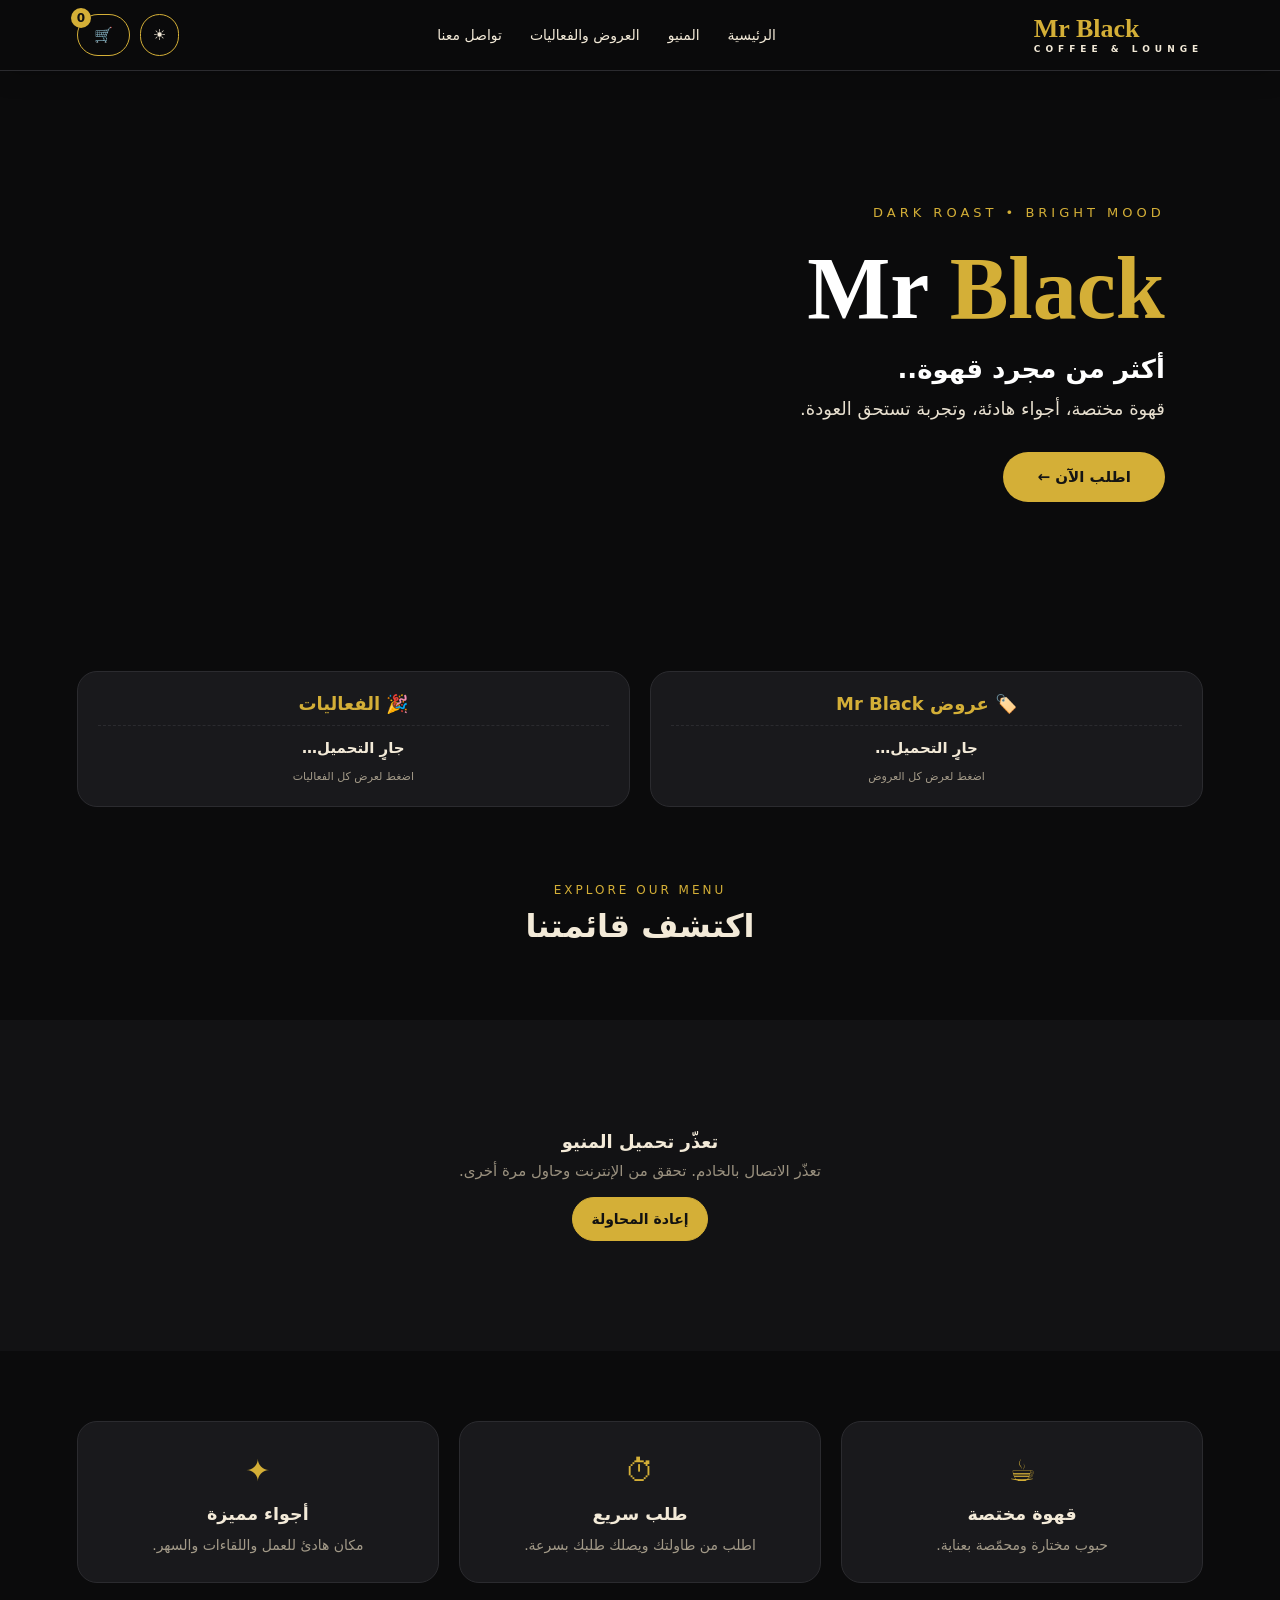
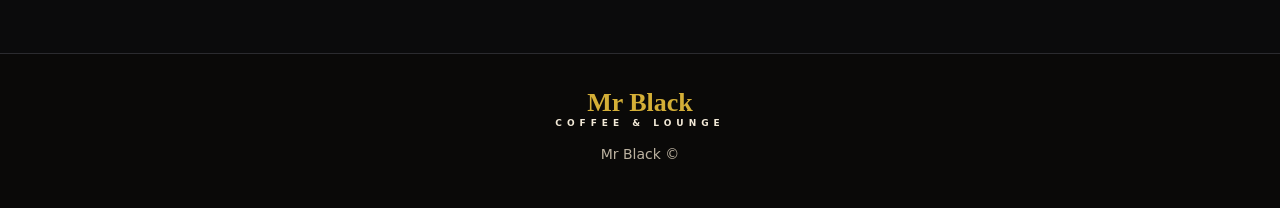
==== commit ad95707e: "Menu: cart count as badge (count was reading as part of the total), logo subtitle on one line, max 2" ====
--- a/index.html
+++ b/index.html
@@ -6,6 +6,7 @@
   <meta name="theme-color" content="#0b0b0c">
   <meta name="referrer" content="strict-origin-when-cross-origin">
   <meta http-equiv="Content-Security-Policy" content="default-src 'self'; script-src 'self'; style-src 'self' 'unsafe-inline' https://fonts.googleapis.com; font-src https://fonts.gstatic.com; img-src 'self' https: data:; connect-src https://wsgpvqwapdpmpqsdjbks.supabase.co wss://wsgpvqwapdpmpqsdjbks.supabase.co; object-src 'none'; base-uri 'self'; form-action 'self'">
+  <link rel="icon" href="data:image/svg+xml,%3Csvg xmlns='http://www.w3.org/2000/svg' viewBox='0 0 100 100'%3E%3Ctext y='.9em' font-size='90'%3E%E2%98%95%3C/text%3E%3C/svg%3E">
   <title>Mr Black — المنيو</title>
   <link rel="preconnect" href="https://fonts.googleapis.com">
   <link rel="preconnect" href="https://fonts.gstatic.com" crossorigin>
@@ -36,7 +37,7 @@
     <div class="m-actions">
       <span class="table-pill hidden" id="table-label"></span>
       <button class="m-cart-btn m-theme" data-theme-btn type="button" aria-label="تبديل الوضع">☀️</button>
-      <button class="m-cart-btn" id="cart-btn-top" type="button" aria-label="السلة">🛒 <span id="cart-count-top" class="num">0</span><span id="cart-total-top" class="num cart-total-top"></span></button>
+      <button class="m-cart-btn cart-top" id="cart-btn-top" type="button" aria-label="السلة">🛒<span id="cart-count-top" class="cart-badge num">0</span><span id="cart-total-top" class="num cart-total-top"></span></button>
     </div>
   </header>
 
--- a/css/menu.css
+++ b/css/menu.css
@@ -114,8 +114,12 @@
 footer p:empty { display: none; }
 
 .m-theme { padding: 8px 12px; }
-.cart-total-top { margin-inline-start: 6px; color: var(--gold); font-size: 13px; }
+.cart-top { position: relative; display: inline-flex; align-items: center; gap: 8px; white-space: nowrap; }
+.cart-badge { position: absolute; top: -7px; inset-inline-end: -7px; min-width: 20px; height: 20px; border-radius: 10px; padding: 0 5px;
+  background: var(--gold); color: var(--on-gold); font-size: 12px; font-weight: 800; display: grid; place-items: center; line-height: 1; }
+.cart-total-top { color: var(--gold); font-size: 13px; font-weight: 800; }
 .cart-total-top:empty { display: none; }
+.m-header .brand small { white-space: nowrap; }
 .m-cart-btn.bump { animation: bump .4s ease; }
 @keyframes bump { 40% { transform: scale(1.15); } }
 .product, .info-box, .feature { transition: background .3s, border-color .3s, transform .35s, box-shadow .35s; }
@@ -151,7 +155,9 @@
 @media (max-width: 900px) { .products { grid-template-columns: repeat(2, 1fr); } .m-nav { gap: 14px; } }
 @media (max-width: 640px) {
   .m-header { padding: 10px 4%; } .m-nav { display: none; } .m-header .brand { font-size: 21px; }
-  .m-actions { gap: 6px; } .m-cart-btn { padding: 7px 12px; font-size: 14px; } .table-pill { padding: 4px 8px; font-size: 11px; }
+  .m-actions { gap: 8px; } .m-cart-btn { padding: 7px 12px; font-size: 14px; } .table-pill { padding: 4px 8px; font-size: 11px; }
+  .m-header .brand small { font-size: 7px; letter-spacing: 3px; }
+  .cart-total-top { display: none; }
   .hero { min-height: 470px; padding: 55px 7%; background-position: 35% center; }
   .hero h1 { font-size: 52px; } .hero h2 { font-size: 21px; } .hero p { font-size: 15px; }
   .info-boxes { flex-direction: column; gap: 14px; padding: 28px 5% 0; }
